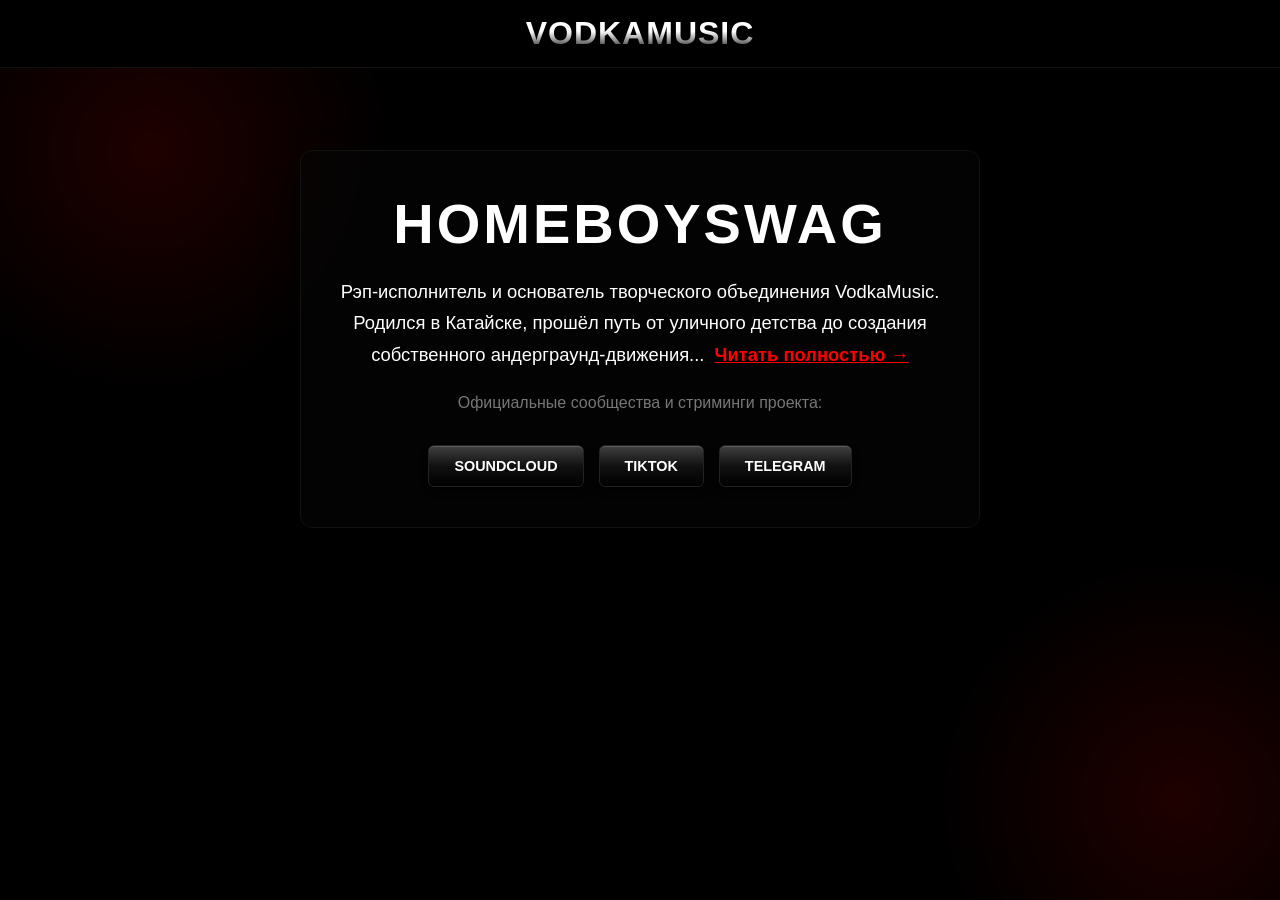
==== index.html @ 4da061a4 "1" ====
<!DOCTYPE html>
<html lang="ru">
<head>
    <meta charset="UTF-8">
    <meta name="viewport" content="width=device-width, initial-scale=1.0">
    <title>VodkaMusic | homeboyswag</title> 
    <link class="site-favicon" rel="icon" href="logo.png" type="image/png">
    <link rel="stylesheet" href="style.css">
</head>
<body>

    <!-- Мерцающие красные элементы на фоне -->
    <div class="bg-glow"></div>
    <div class="bg-glow bg-glow-2"></div>

    <!-- ВЕРХНЯЯ ПАНЕЛЬ -->
    <header class="top-header">
        <div class="logo-container">
            <span class="brand-title">VodkaMusic</span>
        </div>
        <nav class="top-nav">
            <!-- Кнопка Биография удалена навсегда, осталась только Главная (управляется через CSS) -->
            <button class="glossy-btn nav-main-btn" onclick="openTab('main-page')">Главная</button>
        </nav>
    </header>

    <!-- СТРАНИЦА 1: ГЛАВНАЯ -->
    <main id="main-page" class="page-section active">
        <div class="main-card-hub">
            <h1>homeboyswag</h1>
            
            <!-- Сокращенная биография с аккуратной сноской -->
            <p class="hub-desc">
                Рэп-исполнитель и основатель творческого объединения VodkaMusic. Родился в Катайске, прошёл путь от уличного детства до создания собственного андерграунд-движения... 
                <span class="read-more-link" onclick="openTab('bio-page')">Читать полностью &rarr;</span>
            </p>
            
            <p class="hub-subdesc">
                Официальные сообщества и стриминги проекта:
            </p>

            <!-- Кнопки социальных сетей -->
            <div class="social-grid">
                <a href="https://soundcloud.com/vodkamusic45" target="_blank" class="glossy-btn">SoundCloud</a>
                <a href="https://www.tiktok.com/@homeboyswag.vodka?_r=1&_t=ZS-97oJVBaWAWD" target="_blank" class="glossy-btn">TikTok</a>
                <a href="https://t.me/homeboyswag" target="_blank" class="glossy-btn">Telegram</a>
            </div>
        </div>
    </main>

    <!-- СТРАНИЦА 2: БИОГРАФИЯ -->
    <div id="bio-page" class="page-section">
        <div class="full-page-content">
            <h2>Путь артиста</h2>
            <hr class="red-line">
            
            <div class="bio-timeline">
                <div class="timeline-item">
                    <div class="timeline-date">1 ноября 2007 года</div>
                    <div class="timeline-text">
                        <h3>Корни</h3>
                        <p>Родился в маленьком городе Курганской области — Катайске. Детство провёл как и все обычные дети — на улице в самых разных компаниях.</p>
                    </div>
                </div>

                <div class="timeline-item">
                    <div class="timeline-date">В возрасте 12 лет</div>
                    <div class="timeline-text">
                        <h3>Знакомство с рэпом</h3>
                        <p>С рэп-культурой его познакомил близкий друг. Именно тогда эта идея глубоко и навсегда засела в самом сердце.</p>
                    </div>
                </div>

                <div class="timeline-item">
                    <div class="timeline-date">В 16 лет</div>
                    <div class="timeline-text">
                        <h3>Первое творчество</h3>
                        <p>Начал самостоятельно создавать свои первые треки и погружаться в культуру.</p>
                    </div>
                </div>

                <div class="timeline-item">
                    <div class="timeline-date">В 17 лет и далее</div>
                    <div class="timeline-text">
                        <h3>VodkaMusic</h3>
                        <p>Создал своё независимое творческое объединение. После окончания школы переехал в другой город, где получил небольшой первоначальный охват слушателей, после чего полностью реформировал своё объединение, выведя концепт на новый уровень.</p>
                    </div>
                </div>
            </div>

        </div>
    </div>

    <script src="script.js"></script>
</body>
</html>
---- style.css ----
body {
    margin: 0;
    padding: 0;
    background-color: #000000;
    color: #ffffff;
    font-family: 'Segoe UI', Arial, sans-serif;
    overflow-x: hidden;
}

/* Фоновое мерцание */
.bg-glow {
    position: fixed;
    width: 500px;
    height: 500px;
    background: radial-gradient(circle, rgba(255, 0, 0, 0.12) 0%, rgba(0,0,0,0) 70%);
    top: -100px;
    left: -100px;
    z-index: -1;
    animation: pulse 6s infinite alternate;
}
.bg-glow-2 {
    top: auto;
    bottom: -150px;
    left: auto;
    right: -150px;
    animation: pulse 8s infinite alternate-reverse;
}

@keyframes pulse {
    0% { transform: scale(1); opacity: 0.3; }
    100% { transform: scale(1.2); opacity: 0.6; }
}

/* ШАПКА */
.top-header {
    position: fixed;
    top: 0;
    left: 0;
    width: 100%;
    box-sizing: border-box;
    display: flex;
    justify-content: space-between;
    align-items: center;
    padding: 15px 40px;
    background: rgba(0, 0, 0, 0.9);
    backdrop-filter: blur(10px);
    border-bottom: 1px solid #111;
    z-index: 1000;
    transition: all 0.3s ease;
}

.brand-title {
    font-size: 2rem;
    font-weight: 900;
    text-transform: uppercase;
    letter-spacing: 1px;
    background: linear-gradient(to bottom, #ffffff 45%, rgba(255, 255, 255, 0.05) 100%);
    -webkit-background-clip: text;
    -webkit-text-fill-color: transparent;
}

.top-nav {
    display: flex;
    gap: 15px;
}

/* ЛОГИКА СКРЫТИЯ КНОПКИ ГЛАВНАЯ */
/* Если мы на главной странице — скрываем кнопку "Главная" и центрируем логотип */
body.on-main-page .nav-main-btn { 
    display: none; 
}
body.on-main-page .top-header {
    justify-content: center;
    padding: 15px 40px;
}

/* ГЛАНЦЕВЫЕ КНОПКИ */
.glossy-btn {
    position: relative;
    padding: 12px 25px;
    font-size: 0.9rem;
    color: #fff;
    text-transform: uppercase;
    font-weight: 600;
    background: linear-gradient(to bottom, #252525 0%, #111111 50%, #000000 100%);
    border: 1px solid #222;
    border-radius: 6px;
    cursor: pointer;
    overflow: hidden;
    transition: all 0.3s ease;
    text-decoration: none;
    display: inline-block;
    box-shadow: inset 0 1px 0 rgba(255,255,255,0.15), 0 4px 6px rgba(0,0,0,0.6);
}

.glossy-btn::before {
    content: '';
    position: absolute;
    top: 0; left: 0; width: 100%; height: 50%;
    background: linear-gradient(to bottom, rgba(255,255,255,0.12) 0%, rgba(255,255,255,0) 100%);
    pointer-events: none;
}

.glossy-btn:hover {
    border-color: #ff0000;
    box-shadow: inset 0 1px 0 rgba(255,255,255,0.15), 0 0 25px rgba(255, 0, 0, 0.7);
    text-shadow: 0 0 5px #fff;
}

/* СЕКЦИИ ВКЛАДОК */
.page-section {
    display: none;
    padding-top: 110px; 
    min-height: calc(100vh - 110px);
    width: 100%;
    box-sizing: border-box;
}

.page-section.active {
    display: block;
}

/* КАРТОЧКА НА ГЛАВНОЙ */
.main-card-hub {
    text-align: center;
    max-width: 680px;
    margin: 40px auto;
    padding: 40px 30px;
    background: rgba(5, 5, 5, 0.6);
    border: 1px solid #111;
    border-radius: 12px;
    box-shadow: 0 15px 35px rgba(0, 0, 0, 0.8);
    box-sizing: border-box;
}

.main-card-hub h1 {
    font-size: 3.5rem;
    text-transform: uppercase;
    letter-spacing: 3px;
    margin: 0 0 20px 0;
}

.hub-desc {
    font-size: 1.15rem;
    color: #ffffff;
    line-height: 1.7;
    margin: 0 0 20px 0;
}

/* Сноска на полное прочтение */
.read-more-link {
    color: #ff0000;
    cursor: pointer;
    font-weight: bold;
    display: inline-block;
    margin-left: 5px;
    transition: text-shadow 0.2s;
    text-decoration: underline;
}

.read-more-link:hover {
    text-shadow: 0 0 8px rgba(255, 0, 0, 0.6);
}

.hub-subdesc {
    font-size: 1rem;
    color: #777;
    line-height: 1.6;
    margin: 0 0 30px 0;
}

.social-grid {
    display: flex;
    justify-content: center;
    gap: 15px;
    flex-wrap: wrap;
}

/* БИОГРАФИЯ И ТАЙМЛАЙН */
.full-page-content {
    max-width: 800px;
    margin: 30px auto;
    padding: 0 20px;
}

.full-page-content h2 {
    font-size: 2.5rem;
    text-transform: uppercase;
    letter-spacing: 1px;
}

.red-line {
    border: none;
    height: 2px;
    background: #ff0000;
    width: 80px;
    margin: 15px 0 40px 0;
    box-shadow: 0 0 10px #ff0000;
}

.bio-timeline {
    position: relative;
    border-left: 2px solid #111;
    padding-left: 30px;
    margin-left: 10px;
}

.timeline-item {
    position: relative;
    margin-bottom: 40px;
}

.timeline-item::before {
    content: '';
    position: absolute;
    left: -41px;
    top: 5px;
    width: 10px;
    height: 10px;
    border-radius: 50%;
    background: #ff0000;
    border: 4px solid #000;
    box-shadow: 0 0 8px #ff0000;
}

.timeline-date {
    font-size: 0.9rem;
    color: #ff0000;
    font-weight: bold;
    text-transform: uppercase;
    letter-spacing: 1px;
    margin-bottom: 5px;
}

.timeline-text h3 {
    margin: 0 0 10px 0;
    font-size: 1.4rem;
    letter-spacing: 1px;
}

.timeline-text p {
    margin: 0;
    font-size: 1.05rem;
    line-height: 1.7;
    color: #b3b3b3;
}
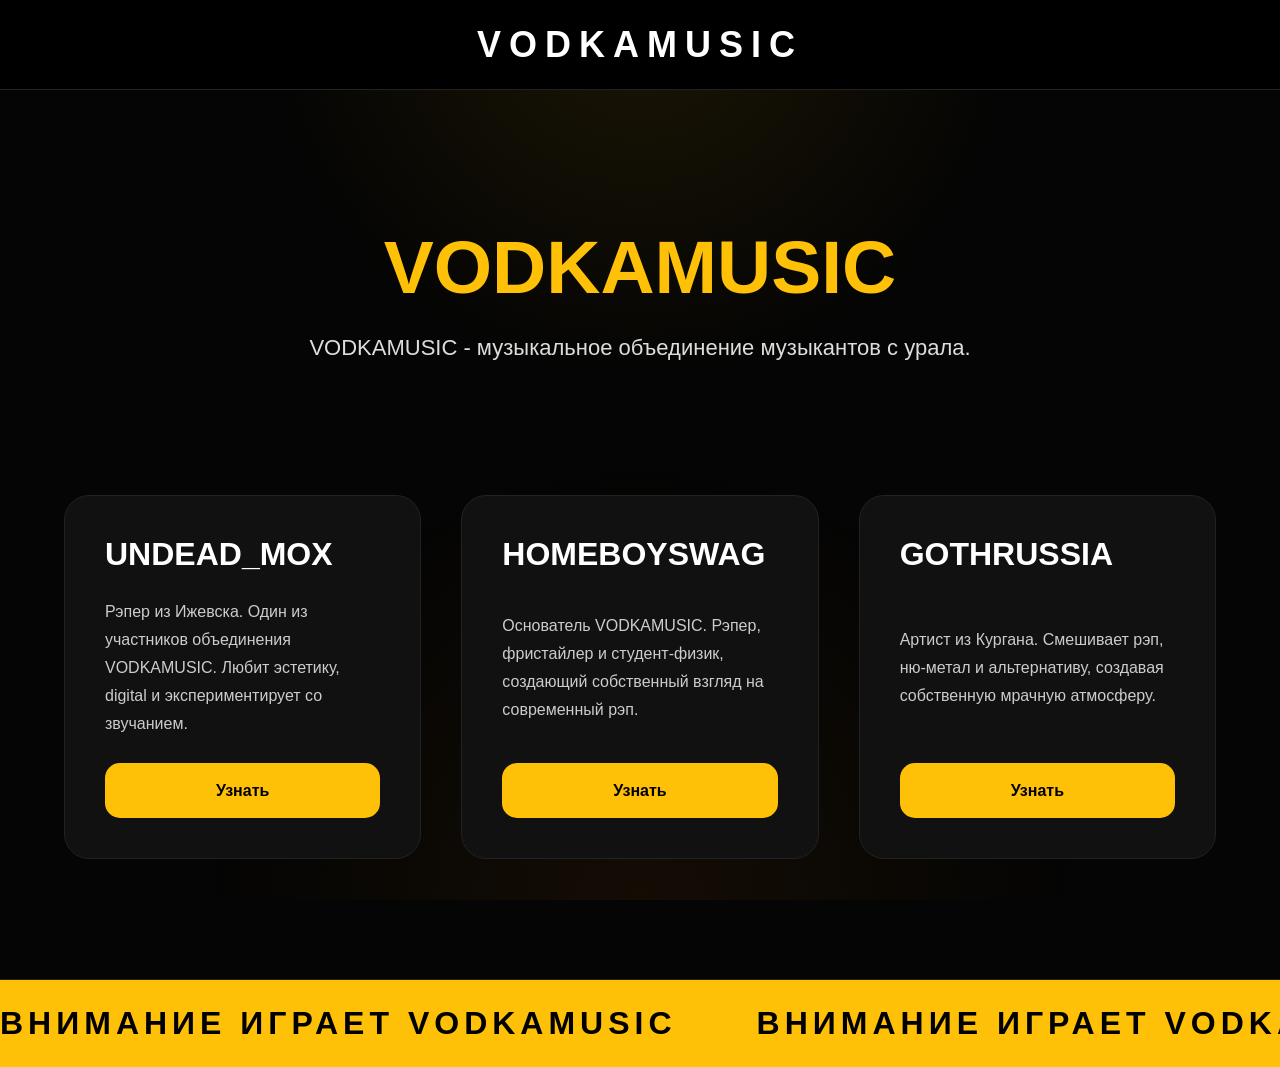
==== commit a44920cb: "Update" ====
--- a/index.html
+++ b/index.html
@@ -1,96 +1,197 @@
+<!-- index.html -->
+
 <!DOCTYPE html>
 <html lang="ru">
+
 <head>
-    <meta charset="UTF-8">
-    <meta name="viewport" content="width=device-width, initial-scale=1.0">
-    <title>VodkaMusic | homeboyswag</title> 
-    <link class="site-favicon" rel="icon" href="logo.png" type="image/png">
-    <link rel="stylesheet" href="style.css">
+
+<meta charset="UTF-8">
+<meta name="viewport" content="width=device-width, initial-scale=1.0">
+
+<title>VODKAMUSIC</title>
+
+<link rel="stylesheet" href="css/style.css">
+
+<script defer src="js/main.js"></script>
+
 </head>
+
+
 <body>
 
-    <!-- Мерцающие красные элементы на фоне -->
-    <div class="bg-glow"></div>
-    <div class="bg-glow bg-glow-2"></div>
 
-    <!-- ВЕРХНЯЯ ПАНЕЛЬ -->
-    <header class="top-header">
-        <div class="logo-container">
-            <span class="brand-title">VodkaMusic</span>
-        </div>
-        <nav class="top-nav">
-            <!-- Кнопка Биография удалена навсегда, осталась только Главная (управляется через CSS) -->
-            <button class="glossy-btn nav-main-btn" onclick="openTab('main-page')">Главная</button>
-        </nav>
-    </header>
+<header class="header">
 
-    <!-- СТРАНИЦА 1: ГЛАВНАЯ -->
-    <main id="main-page" class="page-section active">
-        <div class="main-card-hub">
-            <h1>homeboyswag</h1>
-            
-            <!-- Сокращенная биография с аккуратной сноской -->
-            <p class="hub-desc">
-                Рэп-исполнитель и основатель творческого объединения VodkaMusic. Родился в Катайске, прошёл путь от уличного детства до создания собственного андерграунд-движения... 
-                <span class="read-more-link" onclick="openTab('bio-page')">Читать полностью &rarr;</span>
-            </p>
-            
-            <p class="hub-subdesc">
-                Официальные сообщества и стриминги проекта:
-            </p>
+<div class="logo">
+VODKAMUSIC
+</div>
 
-            <!-- Кнопки социальных сетей -->
-            <div class="social-grid">
-                <a href="https://soundcloud.com/vodkamusic45" target="_blank" class="glossy-btn">SoundCloud</a>
-                <a href="https://www.tiktok.com/@homeboyswag.vodka?_r=1&_t=ZS-97oJVBaWAWD" target="_blank" class="glossy-btn">TikTok</a>
-                <a href="https://t.me/homeboyswag" target="_blank" class="glossy-btn">Telegram</a>
-            </div>
-        </div>
-    </main>
+</header>
 
-    <!-- СТРАНИЦА 2: БИОГРАФИЯ -->
-    <div id="bio-page" class="page-section">
-        <div class="full-page-content">
-            <h2>Путь артиста</h2>
-            <hr class="red-line">
-            
-            <div class="bio-timeline">
-                <div class="timeline-item">
-                    <div class="timeline-date">1 ноября 2007 года</div>
-                    <div class="timeline-text">
-                        <h3>Корни</h3>
-                        <p>Родился в маленьком городе Курганской области — Катайске. Детство провёл как и все обычные дети — на улице в самых разных компаниях.</p>
-                    </div>
-                </div>
 
-                <div class="timeline-item">
-                    <div class="timeline-date">В возрасте 12 лет</div>
-                    <div class="timeline-text">
-                        <h3>Знакомство с рэпом</h3>
-                        <p>С рэп-культурой его познакомил близкий друг. Именно тогда эта идея глубоко и навсегда засела в самом сердце.</p>
-                    </div>
-                </div>
 
-                <div class="timeline-item">
-                    <div class="timeline-date">В 16 лет</div>
-                    <div class="timeline-text">
-                        <h3>Первое творчество</h3>
-                        <p>Начал самостоятельно создавать свои первые треки и погружаться в культуру.</p>
-                    </div>
-                </div>
+<main>
 
-                <div class="timeline-item">
-                    <div class="timeline-date">В 17 лет и далее</div>
-                    <div class="timeline-text">
-                        <h3>VodkaMusic</h3>
-                        <p>Создал своё независимое творческое объединение. После окончания школы переехал в другой город, где получил небольшой первоначальный охват слушателей, после чего полностью реформировал своё объединение, выведя концепт на новый уровень.</p>
-                    </div>
-                </div>
-            </div>
 
-        </div>
-    </div>
+<section class="intro">
 
-    <script src="script.js"></script>
+<h1>
+VODKAMUSIC
+</h1>
+
+<p>
+VODKAMUSIC - музыкальное объединение музыкантов с урала.
+</p>
+
+</section>
+
+
+
+
+<section class="artists">
+
+
+
+<div class="artist-card green">
+
+
+<h2>
+UNDEAD_MOX
+</h2>
+
+
+<p>
+
+Рэпер из Ижевска. Один из участников объединения VODKAMUSIC.
+Любит эстетику, digital и экспериментирует со звучанием.
+
+</p>
+
+
+<a href="undead_mox.html" class="artist-btn">
+
+Узнать
+
+</a>
+
+
+</div>
+
+
+
+
+
+<div class="artist-card red">
+
+
+<h2>
+HOMEBOYSWAG
+</h2>
+
+
+<p>
+
+Основатель VODKAMUSIC.
+Рэпер, фристайлер и студент-физик,
+создающий собственный взгляд на современный рэп.
+
+</p>
+
+
+<a href="homeboyswag.html" class="artist-btn">
+
+Узнать
+
+</a>
+
+
+</div>
+
+
+
+
+
+
+<div class="artist-card orange">
+
+
+<h2>
+GOTHRUSSIA
+</h2>
+
+
+<p>
+
+Артист из Кургана.
+Смешивает рэп, ню-метал и альтернативу,
+создавая собственную мрачную атмосферу.
+
+</p>
+
+
+<a href="gothrussia.html" class="artist-btn">
+
+Узнать
+
+</a>
+
+
+</div>
+
+
+
+
+</section>
+
+
+</main>
+
+
+
+
+
+<footer>
+
+
+<div class="marquee">
+
+
+<div class="track">
+
+
+<span>
+ВНИМАНИЕ ИГРАЕТ VODKAMUSIC
+</span>
+
+
+<span>
+ВНИМАНИЕ ИГРАЕТ VODKAMUSIC
+</span>
+
+
+<span>
+ВНИМАНИЕ ИГРАЕТ VODKAMUSIC
+</span>
+
+
+<span>
+ВНИМАНИЕ ИГРАЕТ VODKAMUSIC
+</span>
+
+
+</div>
+
+
+</div>
+
+
+</footer>
+
+
+
+<div id="particles"></div>
+
+
 </body>
+
 </html>
--- a/css/style.css
+++ b/css/style.css
@@ -0,0 +1,483 @@
+/* css/style.css */
+
+*{
+    margin:0;
+    padding:0;
+    box-sizing:border-box;
+}
+
+
+body{
+
+    background:#050505;
+
+    color:white;
+
+    font-family:Arial, Helvetica, sans-serif;
+
+    overflow-x:hidden;
+
+}
+
+
+
+body::before{
+
+    content:"";
+
+    position:fixed;
+
+    inset:0;
+
+    background:
+    radial-gradient(circle at top,#ffc10718,transparent 35%),
+    radial-gradient(circle at bottom,#ff8c0010,transparent 40%);
+
+    z-index:-2;
+
+}
+
+
+
+
+.header{
+
+    height:90px;
+
+    display:flex;
+
+    justify-content:center;
+
+    align-items:center;
+
+    border-bottom:1px solid #222;
+
+    background:#000;
+
+    position:relative;
+
+}
+
+
+
+.logo{
+
+    font-size:36px;
+
+    font-weight:900;
+
+    letter-spacing:8px;
+
+}
+
+
+
+.intro{
+
+    min-height:45vh;
+
+    display:flex;
+
+    flex-direction:column;
+
+    justify-content:center;
+
+    align-items:center;
+
+    text-align:center;
+
+}
+
+
+
+.intro h1{
+
+    font-size:75px;
+
+    font-weight:900;
+
+    color:#ffc107;
+
+    animation:show .8s ease;
+
+}
+
+
+
+.intro p{
+
+    margin-top:25px;
+
+    color:#ddd;
+
+    font-size:22px;
+
+}
+
+
+
+
+.artists{
+
+    width:1200px;
+
+    max-width:90%;
+
+    margin:auto;
+
+    display:grid;
+
+    grid-template-columns:repeat(3,1fr);
+
+    gap:40px;
+
+}
+
+
+
+
+.artist-card{
+
+    position:relative;
+
+    min-height:340px;
+
+    padding:40px;
+
+    display:flex;
+
+    flex-direction:column;
+
+    justify-content:space-between;
+
+    background:#111;
+
+    border-radius:25px;
+
+    border:1px solid #222;
+
+    overflow:visible;
+
+    animation:show .8s ease;
+
+    transition:.3s;
+
+    z-index:1;
+
+}
+
+
+
+.artist-card::before{
+
+    content:"";
+
+    position:absolute;
+
+    left:var(--x);
+
+    top:var(--y);
+
+    width:300px;
+
+    height:300px;
+
+    transform:translate(-50%,-50%);
+
+    border-radius:50%;
+
+    filter:blur(80px);
+
+    opacity:0;
+
+    transition:.25s;
+
+    z-index:-1;
+
+}
+
+
+
+.artist-card:hover::before{
+
+    opacity:1;
+
+}
+
+
+
+.green::before{
+
+    background:#00ff66;
+
+}
+
+
+
+.red::before{
+
+    background:#ff3030;
+
+}
+
+
+
+.orange::before{
+
+    background:#ff9500;
+
+}
+
+
+
+
+.artist-card:hover{
+
+    transform:translateY(-12px);
+
+}
+
+
+
+.artist-card h2{
+
+    font-size:32px;
+
+}
+
+
+
+.artist-card p{
+
+    color:#ccc;
+
+    line-height:28px;
+
+    margin:25px 0;
+
+}
+
+
+
+.artist-btn{
+
+    height:55px;
+
+    display:flex;
+
+    justify-content:center;
+
+    align-items:center;
+
+    background:#ffc107;
+
+    color:#000;
+
+    border-radius:15px;
+
+    text-decoration:none;
+
+    font-weight:800;
+
+    transition:.3s;
+
+}
+
+
+
+.artist-btn:hover{
+
+    transform:scale(1.05);
+
+}
+
+
+
+
+
+footer{
+
+    margin-top:120px;
+
+    border-top:1px solid #222;
+
+    overflow:hidden;
+
+}
+
+
+
+
+.marquee{
+
+    padding:25px 0;
+
+    background:#ffc107;
+
+    overflow:hidden;
+
+}
+
+
+
+.track{
+
+    display:flex;
+
+    width:max-content;
+
+    animation:move 15s linear infinite;
+
+}
+
+
+
+.track span{
+
+    white-space:nowrap;
+
+    margin-right:80px;
+
+    color:#000;
+
+    font-size:32px;
+
+    font-weight:900;
+
+    letter-spacing:5px;
+
+}
+
+
+
+@keyframes move{
+
+    from{
+
+        transform:translateX(0);
+
+    }
+
+    to{
+
+        transform:translateX(-50%);
+
+    }
+
+}
+
+
+
+@keyframes show{
+
+    from{
+
+        opacity:0;
+
+        transform:translateY(50px);
+
+    }
+
+
+    to{
+
+        opacity:1;
+
+        transform:translateY(0);
+
+    }
+
+}
+
+
+
+
+#particles span{
+
+    position:fixed;
+
+    border-radius:50%;
+
+    pointer-events:none;
+
+    animation:explode .8s forwards;
+
+}
+
+
+
+
+@keyframes explode{
+
+    from{
+
+        transform:translate(0,0);
+
+        opacity:1;
+
+    }
+
+
+    to{
+
+        transform:translate(var(--x),var(--y));
+
+        opacity:0;
+
+    }
+
+}
+
+
+
+.back{
+
+    position:absolute;
+
+    left:40px;
+
+    color:white;
+
+    text-decoration:none;
+
+    font-weight:700;
+
+}
+
+
+
+.back:hover{
+
+    color:#ffc107;
+
+}
+
+
+
+
+
+@media(max-width:1000px){
+
+
+.artists{
+
+grid-template-columns:1fr;
+
+}
+
+
+.intro h1{
+
+font-size:50px;
+
+}
+
+
+.logo{
+
+font-size:25px;
+
+}
+
+
+}
